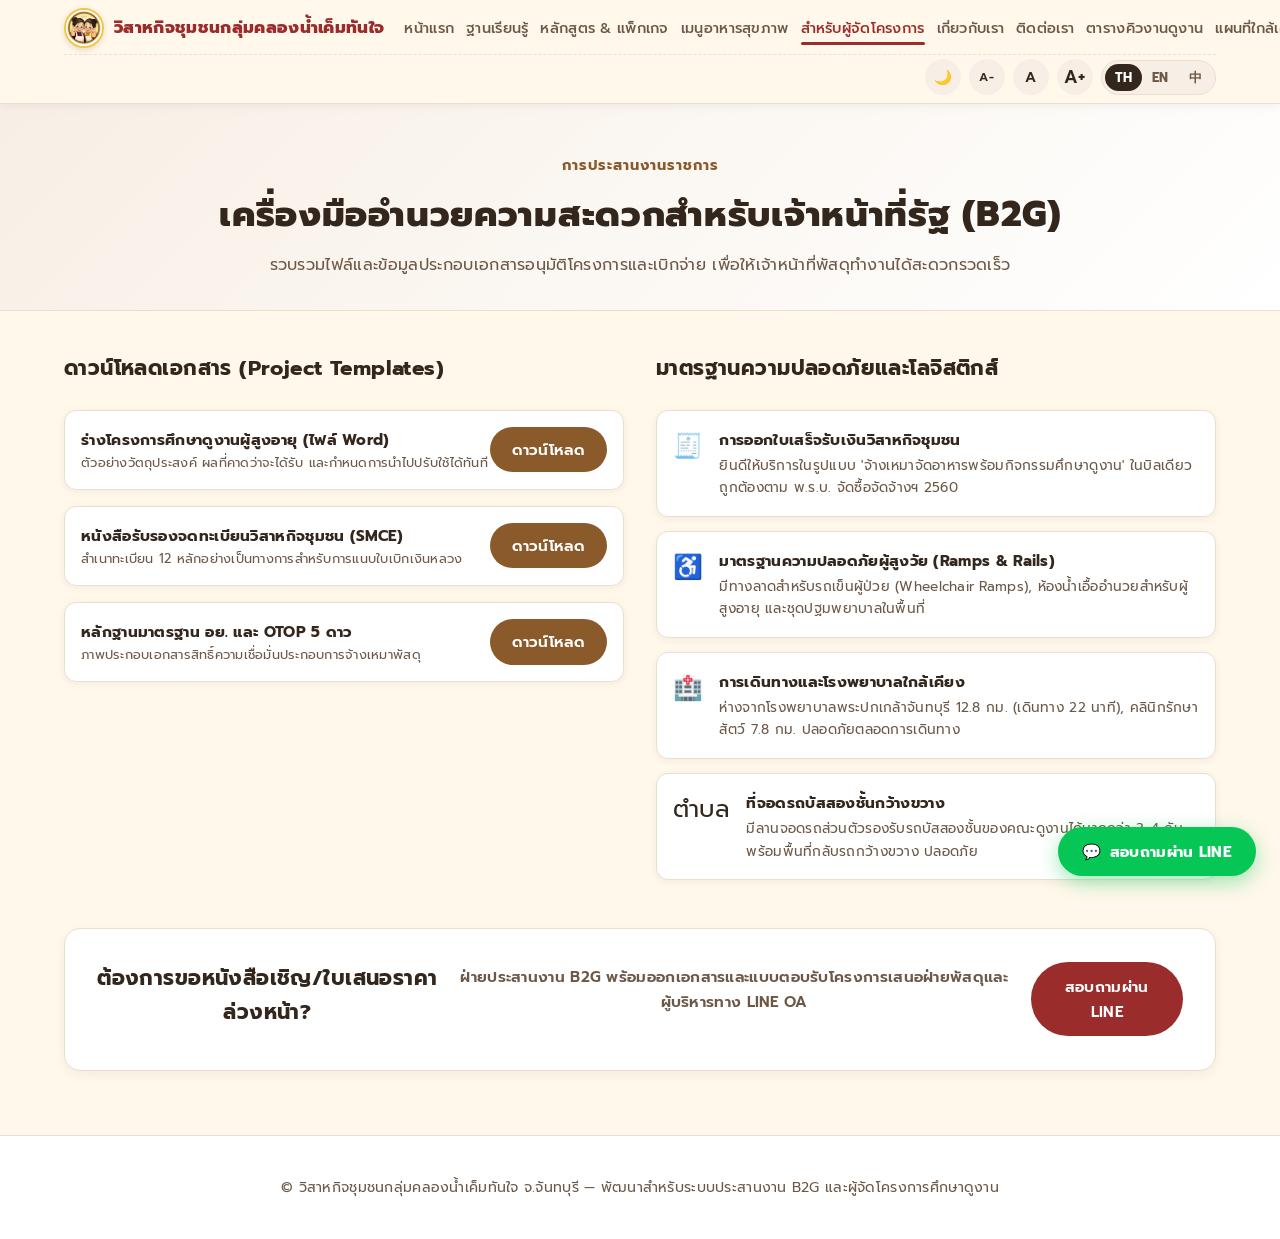
==== coordinator.html @ e4169bf6 "Add files via upload" ====
<!DOCTYPE html>
<html lang="th">
<head>
  <meta charset="UTF-8">
  <meta name="viewport" content="width=device-width, initial-scale=1.0">
  <title>สำหรับผู้จัดโครงการ B2G — คุณยาย² คลองน้ำเค็มทันใจ จ.จันทบุรี</title>
  <meta name="description" content="เครื่องมืออำนวยความสะดวกสำหรับเจ้าหน้าที่รัฐและพัสดุ ดาวน์โหลดเอกสารโครงการศึกษาดูงานผู้สูงอายุ หนังสือรับรองวิสาหกิจชุมชน และมาตรฐานความปลอดภัย B2G">
  
  <!-- Favicon -->
  <link rel="icon" type="image/png" href="assets/logo-icon.png">
  
  <!-- Google Fonts -->
  <link rel="preconnect" href="https://fonts.googleapis.com">
  <link rel="preconnect" href="https://fonts.gstatic.com" crossorigin>
  <link href="https://fonts.googleapis.com/css2?family=Outfit:wght@400;600;700;800&family=Prompt:wght@300;400;500;600;700&family=Sarabun:wght@300;400;500;600&display=swap" rel="stylesheet">
  
  <!-- CSS Link -->
  <link rel="stylesheet" href="style.css">
</head>
<body>

  <!-- HEADER -->
  <header>
    <nav class="wrap">
      <!-- ROW 1: Logo & Nav Links -->
      <div class="nav-row-main">
        <div class="logo">
          <img src="assets/logo-icon.png" alt="คุณยาย² KHUNYAI²" class="logo-img">
          <div>
            <span data-i18n="logo_title">วิสาหกิจชุมชนกลุ่มคลองน้ำเค็มทันใจ</span>
          </div>
        </div>
        
        <ul class="nav-links" id="navLinks">
          <li><a href="index.html#homeTab" data-i18n="nav_home">หน้าแรก</a></li>
          <li><a href="stations.html" data-i18n="nav_stations">ฐานเรียนรู้</a></li>
          <li><a href="index.html#packagesTab" data-i18n="nav_packages">หลักสูตร & แพ็กเกจ</a></li>
          <li><a href="index.html#foodTab" data-i18n="nav_food">เมนูอาหารสุขภาพ</a></li>
          <li><a href="coordinator.html" class="active" data-i18n="nav_coordinator">สำหรับผู้จัดโครงการ</a></li>
          <li><a href="index.html#aboutTab" data-i18n="nav_about">เกี่ยวกับเรา</a></li>
          <li><a href="index.html#contactTab" data-i18n="nav_contact">ติดต่อเรา</a></li>
          <li><a href="schedule.html" data-i18n="queue_eyebrow">ตารางคิวงาน</a></li>
          <li><a href="nearby.html" data-i18n="nav_nearby">แผนที่ใกล้เคียง</a></li>
        </ul>
        
        <!-- Hamburger Menu for Mobile -->
        <button class="menu-toggle" id="menuToggle" aria-label="เปิดเมนูนำทาง">☰</button>
      </div>
      
      <!-- ROW 2: Utilities (Right-aligned on Desktop) -->
      <div class="nav-row-sub">
        <div class="utility-btns">
          <!-- Dark Mode Button -->
          <button class="ut-btn" id="themeToggleBtn" onclick="toggleTheme()" title="สลับโหมด มืด-สว่าง">🌙</button>
          
          <!-- Font Size Controls (A- / A / A+) -->
          <button class="ut-btn" id="fontMinusBtn" title="ลดขนาดอักษร" style="font-size: 0.75rem;">A-</button>
          <button class="ut-btn" id="fontResetBtn" title="ขนาดอักษรปกติ" style="font-size: 0.9rem;">A</button>
          <button class="ut-btn" id="fontPlusBtn" title="เพิ่มขนาดอักษร" style="font-size: 1.1rem;">A+</button>
          
          <!-- Language Selector -->
          <div class="lang-selector">
            <button class="lang-btn active" data-lang="th" onclick="setLanguage('th')">TH</button>
            <button class="lang-btn" data-lang="en" onclick="setLanguage('en')">EN</button>
            <button class="lang-btn" data-lang="zh" onclick="setLanguage('zh')">中</button>
          </div>
        </div>
      </div>
    </nav>
  </header>

  <!-- PAGE HERO BANNER -->
  <section class="sec" style="background: linear-gradient(135deg, var(--bg-soft), var(--bg-surface)); border-bottom: 1px solid var(--border-color); padding: 3rem 0 2rem 0;">
    <div class="wrap">
      <div class="sec-head" style="margin-bottom: 0;">
        <span class="eyebrow" data-i18n="co_eyebrow">การประสานงานราชการ</span>
        <h1 style="font-size: 2.2rem; font-weight: 800; color: var(--color-primary); margin-bottom: 0.5rem;" data-i18n="co_title">เครื่องมืออำนวยความสะดวกสำหรับเจ้าหน้าที่รัฐ (B2G)</h1>
        <p style="color: var(--text-muted); font-size: 1rem; max-width: 800px; margin: 0 auto;" data-i18n="co_desc">รวบรวมไฟล์และข้อมูลประกอบเอกสารอนุมัติโครงการและเบิกจ่าย เพื่อให้เจ้าหน้าที่พัสดุและฝ่ายการเงินทำงานได้สะดวกรวดเร็ว</p>
      </div>
    </div>
  </section>

  <!-- MAIN COORDINATOR CONTENT -->
  <main class="wrap" style="padding-top: 2.5rem; padding-bottom: 4rem;">
    <div class="coordinator-grid">
      <!-- Left: Downloads -->
      <div class="co-section">
        <h3 data-i18n="co_sec1_title">📁 ดาวน์โหลดเอกสาร (Project Templates)</h3>
        <div class="download-list">
          <div class="download-item">
            <div class="download-info">
              <h4 data-i18n="co_d1_title">ร่างโครงการศึกษาดูงานผู้สูงอายุ (ไฟล์ Word)</h4>
              <p data-i18n="co_d1_desc">ตัวอย่างวัตถุประสงค์ ผลที่คาดว่าจะได้รับ และกำหนดการนำไปปรับใช้ได้ทันที</p>
            </div>
            <a href="#" class="btn btn-secondary" onclick="alert('ระบบกำลังจัดเตรียมไฟล์ดาวน์โหลด หรือติดต่อแอดมินทาง LINE OA เพื่อรับไฟล์ต้นฉบับ')" data-i18n="co_btn_dl">ดาวน์โหลด</a>
          </div>
          <div class="download-item">
            <div class="download-info">
              <h4 data-i18n="co_d2_title">หนังสือรับรองจดทะเบียนวิสาหกิจชุมชน (SMCE)</h4>
              <p data-i18n="co_d2_desc">สำเนาทะเบียน 12 หลักอย่างเป็นทางการสำหรับการแนบใบเบิกเงินหลวง</p>
            </div>
            <a href="#" class="btn btn-secondary" onclick="alert('ระบบกำลังจัดเตรียมไฟล์ดาวน์โหลด หรือติดต่อแอดมินทาง LINE OA เพื่อรับไฟล์ต้นฉบับ')" data-i18n="co_btn_dl">ดาวน์โหลด</a>
          </div>
          <div class="download-item">
            <div class="download-info">
              <h4 data-i18n="co_d3_title">หลักฐานมาตรฐาน อย. และ OTOP 5 ดาว</h4>
              <p data-i18n="co_d3_desc">ภาพประกอบเอกสารสิทธิ์ความเชื่อมั่นประกอบการจ้างเหมาพัสดุ</p>
            </div>
            <a href="#" class="btn btn-secondary" onclick="alert('ระบบกำลังจัดเตรียมไฟล์ดาวน์โหลด หรือติดต่อแอดมินทาง LINE OA เพื่อรับไฟล์ต้นฉบับ')" data-i18n="co_btn_dl">ดาวน์โหลด</a>
          </div>
        </div>
      </div>

      <!-- Right: Safety & Logistics -->
      <div class="co-section">
        <h3 data-i18n="co_sec2_title">🛡️ มาตรฐานความปลอดภัยและโลจิสติกส์</h3>
        <div class="compliance-list">
          <div class="compliance-item">
            <div class="compliance-icon">🧾</div>
            <div class="compliance-body">
              <h4 data-i18n="co_c1_title">การออกใบเสร็จรับเงินวิสาหกิจชุมชน</h4>
              <p data-i18n="co_c1_desc">ยินดีให้บริการในรูปแบบ 'จ้างเหมาจัดอาหารพร้อมกิจกรรมศึกษาดูงาน' ในบิลเดียว ถูกต้องตาม พ.ร.บ. จัดซื้อจัดจ้างฯ 2560</p>
            </div>
          </div>
          <div class="compliance-item">
            <div class="compliance-icon">♿</div>
            <div class="compliance-body">
              <h4 data-i18n="co_c2_title">มาตรฐานความปลอดภัยผู้สูงวัย (Ramps & Rails)</h4>
              <p data-i18n="co_c2_desc">มีทางลาดสำหรับรถเข็นผู้ป่วย (Wheelchair Ramps), ห้องน้ำเอื้ออำนวยสำหรับผู้สูงอายุ และชุดปฐมพยาบาลในพื้นที่</p>
            </div>
          </div>
          <div class="compliance-item">
            <div class="compliance-icon">🏥</div>
            <div class="compliance-body">
              <h4 data-i18n="co_c3_title">การเดินทางและโรงพยาบาลใกล้เคียง</h4>
              <p data-i18n="co_c3_desc">ห่างจากโรงพยาบาลพระปกเกล้าจันทบุรี 12.8 กม. (เดินทาง 22 นาที), คลินิกรักษาสัตว์ 7.8 กม. ปลอดภัยตลอดการเดินทาง</p>
            </div>
          </div>
          <div class="compliance-item">
            <div class="compliance-icon">ตำบล</div>
            <div class="compliance-body">
              <h4 data-i18n="co_c4_title">ที่จอดรถบัสสองชั้นกว้างขวาง</h4>
              <p data-i18n="co_c4_desc">มีลานจอดรถส่วนตัวรองรับรถบัสสองชั้นของคณะดูงานได้มากกว่า 3-4 คัน พร้อมพื้นที่กลับรถกว้างขวาง ปลอดภัย</p>
            </div>
          </div>
        </div>
      </div>
    </div>

    <!-- CALLOUT CTA -->
    <div class="rd-callout" style="margin-top: 3rem; background-color: var(--bg-surface); border: 1px solid var(--border-color); border-radius: var(--border-radius); padding: 2rem; text-align: center; box-shadow: 0 4px 12px var(--shadow-color);">
      <h3 style="font-size: 1.3rem; font-weight: 700; color: var(--color-primary); margin-bottom: 0.5rem;">ต้องการขอหนังสือเชิญ/ใบเสนอราคาล่วงหน้า?</h3>
      <p style="color: var(--text-muted); font-size: 0.95rem; margin-bottom: 1.25rem;">ฝ่ายประสานงาน B2G พร้อมออกเอกสารและแบบตอบรับโครงการเสนอฝ่ายพัสดุและผู้บริหารทาง LINE OA</p>
      <a href="https://lin.ee/rGebh2c" target="_blank" class="btn btn-primary" style="display: inline-flex; align-items: center; gap: 8px; padding: 12px 28px;" data-i18n="nav_cta">💬 ขอเอกสาร B2G ผ่าน LINE OA</a>
    </div>
  </main>

  <!-- FOOTER -->
  <footer>
    <div class="wrap">
      <p data-i18n="footer_text">© วิสาหกิจชุมชนกลุ่มคลองน้ำเค็มทันใจ จ.จันทบุรี — พัฒนาสำหรับระบบ B2G และผู้จัดโครงการศึกษาดูงาน</p>
    </div>
  </footer>

  <!-- FLOATING LINE BUTTON -->
  <a href="https://lin.ee/rGebh2c" target="_blank" class="float-line-btn">
    <span>💬</span> <span data-i18n="nav_cta">สอบถามผ่าน LINE</span>
  </a>

  <!-- JavaScript Link -->
  <script src="script.js"></script>

</body>
</html>
---- style.css ----
/* style.css - ธีมสีอัตลักษณ์แบรนด์ "คุณยาย² (KHUNYAI²)" - อบอุ่น เหมือนบ้าน */
:root {
  /* ขนาดตัวอักษรตั้งต้นสำหรับการปรับสเกล (Accessibility Resizer) */
  --base-font-size: 16px;
  
  /* คู่สีอัตลักษณ์แบรนด์ คุณยาย² (Khun Yai² Palette) */
  --bg-primary: #FFF8EB;         /* สีครีมอบอุ่นไข่ไก่ (Vanilla Soft Background) */
  --bg-surface: #FFFFFF;         /* สีขาวสะอาดสำหรับกล่องเนื้อหา */
  --bg-soft: #F7EFE5;            /* สีเบจนุ่มนวลสำหรับบล็อกสลับ */
  --text-primary: #33261D;       /* สีน้ำตาลเข้มเอสเพรสโซ (หัวข้อ & ข้อความหลัก) */
  --text-secondary: #8A5A2B;     /* สีน้ำตาลคาราเมล (ซับไทเทิล & สัญลักษณ์) */
  --text-muted: #6D5847;         /* สีน้ำตาลเทาอ่านสบายตา */
  
  --color-primary: #33261D;      /* สีน้ำตาลเข้มหลัก */
  --color-secondary: #8A5A2B;    /* สีน้ำตาลคาราเมล */
  --color-accent: #9B2C2C;       /* สีแดงอิฐอบอุ่น (สำหรับปุ่ม CTA & ไฮไลต์) */
  --color-accent-hover: #7D2222; /* แดงอิฐเข้ม */
  --color-gold: #F4C542;         /* สีทองมัสตาร์ด (สำหรับป้ายรางวัล & ดาว) */
  --color-success: #2E7D32;      /* สีเขียวคิวว่าง */
  --color-danger: #9B2C2C;       /* สีแดงคิวเต็ม */
  --color-warning: #D97706;      /* สีส้มวันหยุด */
  
  --border-color: #EADECF;       /* สีกระดาษการ์ด/เส้นขอบอบอุ่น */
  --shadow-color: rgba(51, 38, 29, 0.06);
  --shadow-hover: rgba(51, 38, 29, 0.15);
  
  --transition-speed: 0.3s;
  --border-radius: 16px;
}

/* คู่สีโหมดมืด (Dark Theme Colors - Warm Roasted Coffee) */
body.dark-theme {
  --bg-primary: #1C1510;         /* กาแฟคั่วเข้ม */
  --bg-surface: #281F18;         /* น้ำตาลโกโก้เข้ม */
  --bg-soft: #352920;            /* น้ำตาลอุ่นนุ่ม */
  --text-primary: #FFF5E6;       /* สีครีมสว่างพิเศษ */
  --text-secondary: #E5B887;     /* สีน้ำตาลทองสว่าง */
  --text-muted: #C5B09E;         /* สีเบจเทาสว่าง */
  
  --color-primary: #E5B887;      /* สีน้ำตาลทองสว่างสำหรับหัวข้อ */
  --color-secondary: #D4A26A;    /* สีคาราเมลสว่าง */
  --color-accent: #E55353;       /* สีแดงส้มสว่าง */
  --color-accent-hover: #FF6B6B;
  --color-gold: #F4C542;
  --color-success: #81C784;
  --color-danger: #E57373;
  --color-warning: #FFB74D;
  
  --border-color: #423429;       /* เส้นขอบโหมดมืด */
  --shadow-color: rgba(0, 0, 0, 0.25);
  --shadow-hover: rgba(0, 0, 0, 0.45);
}

/* RESET */
* {
  box-sizing: border-box;
  margin: 0;
  padding: 0;
  font-family: 'Prompt', 'Noto Sans Thai', sans-serif;
  letter-spacing: 0.02em; /* ป้องกันฟอนต์เบียด */
}

html {
  scroll-behavior: smooth;
}

body {
  font-size: var(--base-font-size);
  color: var(--text-primary);
  background-color: var(--bg-primary);
  line-height: 1.65; /* เพิ่มความสูงบรรทัดเล็กน้อยให้อ่านง่าย */
  transition: background-color var(--transition-speed), color var(--transition-speed);
}

a {
  text-decoration: none;
  color: inherit;
  transition: color var(--transition-speed);
}

img {
  max-width: 100%;
  display: block;
  border-radius: calc(var(--border-radius) - 4px);
}

/* UTILITY CLASSES */
.wrap {
  max-width: 1200px;
  margin: 0 auto;
  padding: 0 24px;
}

.sec {
  padding: 4.5rem 0;
}

.sec-soft {
  background-color: var(--bg-soft);
}

.sec-head {
  text-align: center;
  margin-bottom: 3.5rem;
}

.sec-head .eyebrow {
  color: var(--color-secondary);
  font-size: 0.9rem;
  font-weight: 700;
  letter-spacing: 1px;
  text-transform: uppercase;
  margin-bottom: 0.5rem;
  display: inline-block;
}

.sec-head h2 {
  font-size: 2.2rem;
  font-weight: 700;
  color: var(--text-primary);
  line-height: 1.3;
}

.sec-head p {
  color: var(--text-muted);
  font-size: 1.05rem;
  margin-top: 0.8rem;
  max-width: 680px;
  margin-left: auto;
  margin-right: auto;
}

@media (min-width: 768px) {
  .sec-head p {
    max-width: 1000px;
    white-space: nowrap;
  }
}

/* BUTTONS */
.btn {
  display: inline-flex;
  align-items: center;
  justify-content: center;
  gap: 8px;
  padding: 10px 22px;
  border-radius: 999px;
  font-weight: 600;
  font-size: 0.95rem;
  cursor: pointer;
  border: none;
  transition: all var(--transition-speed) ease;
}

.btn-primary {
  background-color: var(--color-accent);
  color: #FFFFFF;
}

.btn-primary:hover {
  background-color: var(--color-accent-hover);
  transform: translateY(-2px);
  box-shadow: 0 4px 12px rgba(217, 107, 67, 0.25);
}

.btn-secondary {
  background-color: var(--color-secondary);
  color: #FFFFFF;
}

.btn-secondary:hover {
  opacity: 0.9;
  transform: translateY(-2px);
}

.btn-outline {
  border: 1.8px solid var(--text-primary);
  background: transparent;
  color: var(--text-primary);
}

.btn-outline:hover {
  background-color: var(--text-primary);
  color: var(--bg-surface);
}

/* HEADER & NAVIGATION */
header {
  position: sticky;
  top: 0;
  height: auto;
  padding: 8px 0;
  display: flex;
  flex-direction: column;
  background-color: rgba(255, 248, 235, 0.92);
  backdrop-filter: blur(12px);
  -webkit-backdrop-filter: blur(12px);
  box-shadow: 0 2px 10px var(--shadow-color);
  z-index: 1000;
  border-bottom: 1px solid var(--border-color);
  transition: background-color var(--transition-speed), border-color var(--transition-speed);
}

body.dark-theme header {
  background-color: rgba(40, 31, 24, 0.92);
}

nav.wrap {
  display: flex;
  flex-direction: column;
  gap: 6px;
  padding: 0 1.5rem;
  width: 100%;
}

.nav-row-main {
  display: flex;
  align-items: center;
  justify-content: space-between;
  width: 100%;
  gap: 20px;
}

.nav-row-sub {
  display: flex;
  align-items: center;
  justify-content: flex-end; /* Right-aligned on desktop as requested */
  width: 100%;
  border-top: 1px dashed var(--border-color);
  padding-top: 4px;
}

.logo {
  font-weight: 800;
  font-size: 1.05rem;
  color: var(--color-primary);
  display: flex;
  align-items: center;
  gap: 10px;
  line-height: 1.2;
  white-space: nowrap;
  flex-shrink: 0;
}

.logo-img {
  height: 40px;
  width: auto;
  border-radius: 50%;
  object-fit: cover;
  border: 2px solid var(--color-gold);
  box-shadow: 0 2px 6px rgba(51, 38, 29, 0.15);
  transition: transform var(--transition-speed);
}

.logo-img-secondary {
  height: 54px;
  width: auto;
  object-fit: contain;
  filter: drop-shadow(0 2px 4px rgba(51, 38, 29, 0.12));
  transition: transform var(--transition-speed);
}

.logo:hover .logo-img,
.logo:hover .logo-img-secondary {
  transform: scale(1.05);
}

.logo span {
  color: var(--color-accent);
}

.nav-controls {
  display: flex;
  align-items: center;
  gap: 12px;
  flex-shrink: 0;
}

.nav-links {
  display: flex;
  gap: 12px;
  list-style: none;
  flex-wrap: nowrap;
}

.nav-links a {
  font-size: 0.9rem;
  font-weight: 500;
  color: var(--text-muted);
  padding: 6px 0;
  position: relative;
  white-space: nowrap;
}

.nav-links a:hover, .nav-links a.active {
  color: var(--color-accent);
}

.nav-links a.active::after {
  content: '';
  position: absolute;
  bottom: 0;
  left: 0;
  width: 100%;
  height: 3px;
  background-color: var(--color-accent);
  border-radius: 99px;
}

/* UTILITY CONTROLS IN HEADER */
.utility-btns {
  display: flex;
  align-items: center;
  gap: 8px;
}

.ut-btn {
  background: var(--bg-soft);
  border: none;
  width: 36px;
  height: 36px;
  border-radius: 50%;
  display: flex;
  align-items: center;
  justify-content: center;
  cursor: pointer;
  color: var(--text-primary);
  font-size: 0.9rem;
  font-weight: 600;
  transition: background var(--transition-speed), transform 0.1s;
}

.ut-btn:hover {
  background: var(--border-color);
  transform: scale(1.05);
}

.lang-selector {
  display: flex;
  background: var(--bg-soft);
  border-radius: 999px;
  padding: 3px;
  border: 1px solid var(--border-color);
}

.lang-btn {
  background: transparent;
  border: none;
  padding: 4px 10px;
  font-size: 0.8rem;
  font-weight: 700;
  border-radius: 999px;
  cursor: pointer;
  color: var(--text-muted);
  transition: all var(--transition-speed);
}

.lang-btn.active {
  background-color: var(--color-primary);
  color: #FFFFFF;
}

/* MOBILE MENU BUTTON */
.menu-toggle {
  display: none;
  background: none;
  border: none;
  font-size: 1.5rem;
  cursor: pointer;
  color: var(--text-primary);
}

/* HERO SLIDESHOW SECTION */
.hero-slideshow {
  position: relative;
  height: 540px;
  overflow: hidden;
  background-color: #0c1218;
}

.slides {
  width: 100%;
  height: 100%;
  position: relative;
}

.slide {
  position: absolute;
  inset: 0;
  opacity: 0;
  transition: opacity 0.8s ease-in-out;
  z-index: 1;
}

.slide.active {
  opacity: 1;
  z-index: 2;
}

.slide img {
  width: 100%;
  height: 100%;
  object-fit: cover;
  border-radius: 0;
}

.slide .ph {
  width: 100%;
  height: 100%;
  display: flex;
  align-items: center;
  justify-content: center;
  color: rgba(255, 255, 255, 0.8);
  font-size: 1.1rem;
}

.hero-scrim {
  position: absolute;
  inset: 0;
  background: linear-gradient(to top, rgba(18, 24, 32, 0.92) 0%, rgba(18, 24, 32, 0.4) 50%, rgba(18, 24, 32, 0.1) 100%);
  z-index: 3;
}

.hero-overlay {
  position: absolute;
  left: 0;
  bottom: 0;
  width: 100%;
  z-index: 4;
  padding: 4rem 0;
  color: #FFFFFF;
}

.hero-content {
  max-width: 1000px;
  margin: 0 auto;
  text-align: center;
  display: flex;
  flex-direction: column;
  align-items: center;
  justify-content: center;
}

.hero-logo-main {
  width: 190px;
  height: 190px;
  margin: 0 auto 1.5rem;
  border-radius: 50%;
  border: 4px solid var(--color-gold);
  box-shadow: 0 4px 20px rgba(0, 0, 0, 0.4);
  display: block;
  background-color: #FFF8EB;
  object-fit: cover;
  animation: pulseLogo 3s infinite ease-in-out;
}

@keyframes pulseLogo {
  0% {
    transform: scale(1);
    box-shadow: 0 4px 15px rgba(244, 197, 66, 0.4);
  }
  50% {
    transform: scale(1.04);
    box-shadow: 0 4px 25px rgba(244, 197, 66, 0.7);
  }
  100% {
    transform: scale(1);
    box-shadow: 0 4px 15px rgba(244, 197, 66, 0.4);
  }
}

.badge-row {
  display: flex;
  gap: 8px;
  flex-wrap: wrap;
  margin-bottom: 1.2rem;
  justify-content: center;
}

.badge-pill {
  background-color: var(--color-accent);
  color: #FFFFFF;
  font-size: 0.75rem;
  font-weight: 700;
  padding: 4px 12px;
  border-radius: 999px;
  letter-spacing: 0.5px;
}

.badge-pill.outline {
  background-color: rgba(255, 255, 255, 0.15);
  border: 1px solid rgba(255, 255, 255, 0.3);
}

.hero-content h1 {
  font-size: clamp(1.5rem, 3.5vw, 2.5rem);
  font-weight: 700;
  line-height: 1.3;
  margin-bottom: 1rem;
  color: #FFFFFF;
}

@media (min-width: 768px) {
  .hero-content h1 {
    white-space: nowrap;
  }
}

.hero-content h1 em {
  font-style: normal;
  color: var(--color-accent);
}

.hero-content p {
  color: rgba(255, 255, 255, 0.88);
  font-size: 1.1rem;
  margin: 0 auto 1.8rem;
  max-width: 600px;
}

.hero-actions {
  display: flex;
  gap: 12px;
  flex-wrap: wrap;
}

.hero-btn-primary {
  background-color: var(--color-accent);
  color: #FFFFFF;
}

.hero-btn-outline {
  border: 1.8px solid #FFFFFF;
  color: #FFFFFF;
  background: transparent;
}

.hero-btn-outline:hover {
  background-color: #FFFFFF;
  color: #121820;
}

/* TABBED SYSTEM MAIN CONTAINER */
.tab-nav-container {
  border-bottom: 1px solid var(--border-color);
  background-color: var(--bg-surface);
  position: sticky;
  top: 80px; /* right below header */
  z-index: 90;
  transition: background-color var(--transition-speed);
}

.tab-nav-row {
  display: flex;
  overflow-x: auto;
  scrollbar-width: none; /* Hide standard Firefox scrollbar */
  gap: 8px;
  padding: 10px 0;
}

.tab-nav-row::-webkit-scrollbar {
  display: none; /* Hide Chrome scrollbar */
}

.tab-trigger {
  background: transparent;
  border: none;
  padding: 10px 18px;
  font-size: 0.95rem;
  font-weight: 600;
  border-radius: 8px;
  cursor: pointer;
  white-space: nowrap;
  color: var(--text-muted);
  transition: all var(--transition-speed);
}

.tab-trigger:hover {
  color: var(--text-primary);
  background-color: var(--bg-soft);
}

.tab-trigger.active {
  color: var(--color-accent);
  background-color: var(--bg-soft);
}

/* TAB PANELS */
.tab-panel {
  display: none;
}

@keyframes tabFadeIn {
  from { opacity: 0; transform: translateY(12px); }
  to { opacity: 1; transform: translateY(0); }
}

.tab-panel.active {
  display: block;
  animation: tabFadeIn 0.4s ease-out forwards;
}

/* SECTION SPECIFICS - HOMEPAGE SUMMARY BLOCK */
.summary-grid {
  display: grid;
  grid-template-columns: repeat(3, 1fr);
  gap: 24px;
}

.summary-card {
  background-color: var(--bg-surface);
  border: 1px solid var(--border-color);
  border-radius: var(--border-radius);
  padding: 2rem;
  box-shadow: 0 4px 12px var(--shadow-color);
  transition: all var(--transition-speed);
}

.summary-card:hover {
  transform: translateY(-5px);
  box-shadow: 0 8px 24px var(--shadow-hover);
  border-color: var(--color-secondary);
}

.summary-card .icon-box {
  width: 52px;
  height: 52px;
  border-radius: 12px;
  background-color: var(--bg-soft);
  display: flex;
  align-items: center;
  justify-content: center;
  font-size: 1.6rem;
  margin-bottom: 1.5rem;
}

.summary-card h3 {
  font-size: 1.25rem;
  font-weight: 700;
  margin-bottom: 0.8rem;
  color: var(--text-primary);
}

.summary-card p {
  font-size: 0.95rem;
  color: var(--text-muted);
  line-height: 1.6;
}

/* KEY TRUST SIGNAL STATS */
.stats-row {
  display: grid;
  grid-template-columns: repeat(4, 1fr);
  gap: 20px;
  margin-top: 4rem;
  text-align: center;
}

.stat-box {
  border-right: 1px solid var(--border-color);
}

.stat-box:last-child {
  border: none;
}

.stat-number {
  font-size: 2.5rem;
  font-weight: 700;
  color: var(--color-accent);
  line-height: 1.1;
  margin-bottom: 0.4rem;
}

.stat-label {
  font-size: 0.88rem;
  font-weight: 600;
  color: var(--text-muted);
}

/* SPLIT CALENDAR & SCHEDULE SECTION */
.schedule-container {
  display: grid;
  grid-template-columns: 420px 1fr;
  gap: 32px;
  background-color: var(--bg-surface);
  border: 1px solid var(--border-color);
  border-radius: var(--border-radius);
  padding: 24px;
  box-shadow: 0 4px 16px var(--shadow-color);
}

/* CALENDAR WIDGET */
.calendar-widget {
  background-color: var(--bg-soft);
  border-radius: 12px;
  padding: 20px;
}

.calendar-header {
  display: flex;
  justify-content: space-between;
  align-items: center;
  margin-bottom: 15px;
  font-weight: 700;
}

.calendar-grid {
  display: grid;
  grid-template-columns: repeat(7, 1fr);
  gap: 6px;
  text-align: center;
}

.cal-day-name {
  font-size: 0.75rem;
  font-weight: 700;
  color: var(--text-muted);
  padding-bottom: 5px;
}

.cal-cell {
  aspect-ratio: 1;
  display: flex;
  align-items: center;
  justify-content: center;
  font-size: 0.85rem;
  font-weight: 600;
  border-radius: 8px;
  background-color: var(--bg-surface);
  transition: all 0.2s;
}

.cal-cell.empty {
  background: transparent;
}

.cal-cell.status-open {
  background-color: var(--color-success);
  color: #FFFFFF;
  box-shadow: 0 2px 6px rgba(46, 125, 50, 0.2);
}

.cal-cell.status-full {
  background-color: var(--color-danger);
  color: #FFFFFF;
  box-shadow: 0 2px 6px rgba(211, 47, 47, 0.2);
}

.cal-cell.status-holiday {
  background-color: var(--color-warning);
  color: #FFFFFF;
  box-shadow: 0 2px 6px rgba(237, 108, 2, 0.2);
}

.calendar-legend {
  display: flex;
  gap: 12px;
  justify-content: center;
  margin-top: 20px;
  font-size: 0.75rem;
  font-weight: 600;
}

.leg-item {
  display: flex;
  align-items: center;
  gap: 4px;
}

.leg-dot {
  width: 10px;
  height: 10px;
  border-radius: 50%;
}

.leg-dot.open { background-color: var(--color-success); }
.leg-dot.full { background-color: var(--color-danger); }
.leg-dot.holiday { background-color: var(--color-warning); }

/* DAILY STATUS SUMMARY OVERVIEW BOX UNDER CALENDAR */
.calendar-summary-box {
  margin-top: 1.2rem;
  padding-top: 1rem;
  border-top: 1px dashed var(--border-color);
}

.calendar-summary-box .sum-title {
  font-size: 0.88rem;
  font-weight: 700;
  color: var(--color-primary);
  margin-bottom: 0.75rem;
  text-align: center;
}

.sum-stats-grid {
  display: grid;
  grid-template-columns: repeat(3, 1fr);
  gap: 8px;
}

.sum-stat-card {
  display: flex;
  flex-direction: column;
  align-items: center;
  justify-content: center;
  padding: 8px 4px;
  border-radius: 8px;
  background-color: var(--bg-soft);
  border: 1px solid var(--border-color);
  text-align: center;
  transition: transform var(--transition-speed);
}

.sum-stat-card:hover {
  transform: translateY(-2px);
}

.sum-stat-card .num {
  font-size: 1.15rem;
  font-weight: 800;
  line-height: 1.2;
}

.sum-stat-card .lbl {
  font-size: 0.72rem;
  color: var(--text-muted);
  margin-top: 2px;
  white-space: nowrap;
}

.sum-stat-card.open { border-color: rgba(46, 125, 50, 0.3); }
.sum-stat-card.open .num { color: var(--color-success); }

.sum-stat-card.full { border-color: rgba(211, 47, 47, 0.3); }
.sum-stat-card.full .num { color: var(--color-danger); }

.sum-stat-card.holiday { border-color: rgba(237, 108, 2, 0.3); }
.sum-stat-card.holiday .num { color: var(--color-warning); }

/* SCHEDULE TABLE */
.schedule-table-wrap {
  overflow-x: auto;
}

.queue-table {
  width: 100%;
  border-collapse: collapse;
  text-align: left;
}

.queue-table th {
  padding: 12px 16px;
  font-weight: 700;
  font-size: 0.85rem;
  color: var(--text-muted);
  border-bottom: 2px solid var(--border-color);
}

.queue-table td {
  padding: 16px;
  font-size: 0.95rem;
  border-bottom: 1px solid var(--border-color);
}

.status-badge {
  display: inline-block;
  font-size: 0.75rem;
  font-weight: 700;
  padding: 4px 10px;
  border-radius: 99px;
  text-align: center;
}

.status-badge.open {
  background-color: rgba(46, 125, 50, 0.12);
  color: var(--color-success);
}

.status-badge.full {
  background-color: rgba(211, 47, 47, 0.12);
  color: var(--color-danger);
}

.status-badge.holiday {
  background-color: rgba(237, 108, 2, 0.12);
  color: var(--color-warning);
}

/* STATIONS SECTION (Grid & Cards) */
.stations-grid {
  display: grid;
  grid-template-columns: repeat(3, 1fr);
  gap: 24px;
}

.station-card {
  background-color: var(--bg-surface);
  border: 1px solid var(--border-color);
  border-radius: var(--border-radius);
  padding: 1.8rem;
  box-shadow: 0 4px 12px var(--shadow-color);
  display: flex;
  flex-direction: column;
}

.station-card h3 {
  font-size: 1.15rem;
  font-weight: 700;
  margin-bottom: 1rem;
  color: var(--color-secondary);
  border-bottom: 1px solid var(--border-color);
  padding-bottom: 0.5rem;
}

.station-card ul {
  list-style: none;
}

.station-card li {
  font-size: 0.9rem;
  color: var(--text-muted);
  padding: 5px 0;
  padding-left: 18px;
  position: relative;
}

.station-card li::before {
  content: '•';
  color: var(--color-accent);
  position: absolute;
  left: 0;
  font-weight: 900;
}

.rd-callout {
  margin-top: 3rem;
  background-color: var(--bg-soft);
  border-left: 4px solid var(--color-accent);
  padding: 1.25rem 2rem;
  border-radius: 0 var(--border-radius) var(--border-radius) 0;
  display: flex;
  align-items: center;
  justify-content: space-between;
  gap: 20px;
}

.rd-callout p {
  font-size: 0.95rem;
  font-weight: 600;
}

/* PACKAGES & CURRICULUM SECTION */
.packages-grid {
  display: grid;
  grid-template-columns: repeat(3, 1fr);
  gap: 24px;
}

.package-card {
  background-color: var(--bg-surface);
  border: 1px solid var(--border-color);
  border-radius: var(--border-radius);
  padding: 2.2rem 1.8rem;
  box-shadow: 0 4px 16px var(--shadow-color);
  text-align: center;
  display: flex;
  flex-direction: column;
  position: relative;
}

.package-card.highlight {
  border-color: var(--color-accent);
  box-shadow: 0 8px 24px rgba(217, 107, 67, 0.12);
}

.package-card.highlight::before {
  content: 'ยอดนิยม';
  position: absolute;
  top: -12px;
  left: 50%;
  transform: translateX(-50%);
  background-color: var(--color-accent);
  color: #FFFFFF;
  font-size: 0.7rem;
  font-weight: 700;
  padding: 3px 12px;
  border-radius: 99px;
  letter-spacing: 0.5px;
}

.package-card .size-tag {
  font-size: 0.8rem;
  font-weight: 700;
  text-transform: uppercase;
  color: var(--color-secondary);
  letter-spacing: 0.5px;
}

.package-card h3 {
  font-size: 1.4rem;
  font-weight: 700;
  margin: 0.5rem 0 1rem;
}

.package-card .desc {
  font-size: 0.88rem;
  color: var(--text-muted);
  margin-bottom: 1.5rem;
}

.package-card .price-row {
  margin: 1.5rem 0;
  background-color: var(--bg-soft);
  padding: 10px;
  border-radius: 8px;
}

.package-card .price-val {
  font-size: 1.3rem;
  font-weight: 700;
  color: var(--color-accent);
}

.package-card .price-lbl {
  font-size: 0.75rem;
  color: var(--text-muted);
  font-weight: 600;
}

.package-card ul {
  list-style: none;
  text-align: left;
  margin-bottom: 2rem;
}

.package-card li {
  font-size: 0.88rem;
  color: var(--text-muted);
  padding: 6px 0 6px 20px;
  position: relative;
}

.package-card li::before {
  content: '✓';
  color: var(--color-success);
  position: absolute;
  left: 0;
  font-weight: 700;
}

/* CURRICULUM HIGHLIGHTS */
.curr-divider {
  margin: 4rem 0 2rem;
  text-align: center;
  font-size: 1.1rem;
  font-weight: 700;
  color: var(--text-muted);
  position: relative;
}

.curr-divider::before, .curr-divider::after {
  content: '';
  position: absolute;
  top: 50%;
  width: 38%;
  height: 1px;
  background-color: var(--border-color);
}

.curr-divider::before { left: 0; }
.curr-divider::after { right: 0; }

.curriculum-showcase {
  display: grid;
  grid-template-columns: 1fr 1fr;
  gap: 24px;
}

.curr-box {
  background-color: var(--bg-surface);
  border: 1px solid var(--border-color);
  border-radius: var(--border-radius);
  padding: 24px;
  box-shadow: 0 4px 12px var(--shadow-color);
  display: flex;
  gap: 16px;
}

.curr-box .icon {
  font-size: 2rem;
}

.curr-box h4 {
  font-size: 1.1rem;
  font-weight: 700;
  margin-bottom: 0.5rem;
  color: var(--color-primary);
}

.curr-box p {
  font-size: 0.9rem;
  color: var(--text-muted);
}

.curr-list {
  list-style: none;
  padding: 0;
  margin-top: 0.5rem;
}

.curr-list li {
  font-size: 0.88rem;
  color: var(--text-muted);
  padding: 4px 0 4px 18px;
  position: relative;
  line-height: 1.5;
}

.curr-list li::before {
  content: '•';
  color: var(--color-accent);
  position: absolute;
  left: 0;
  font-weight: 900;
  font-size: 1.1rem;
}

/* HEALTHY FOOD SECTION */
.food-tabs-container {
  display: flex;
  justify-content: center;
  gap: 12px;
  margin-bottom: 2.5rem;
}

.food-tab-btn {
  background: var(--bg-surface);
  border: 1px solid var(--border-color);
  padding: 8px 18px;
  font-size: 0.88rem;
  font-weight: 600;
  border-radius: 99px;
  cursor: pointer;
  color: var(--text-muted);
  transition: all var(--transition-speed);
}

.food-tab-btn.active {
  background-color: var(--color-primary);
  color: #FFFFFF;
  border-color: var(--color-primary);
}

.food-grid {
  display: grid;
  grid-template-columns: repeat(3, 1fr);
  gap: 20px;
}

.food-card {
  background-color: var(--bg-surface);
  border: 1px solid var(--border-color);
  border-radius: var(--border-radius);
  overflow: hidden;
  box-shadow: 0 4px 12px var(--shadow-color);
  transition: all var(--transition-speed);
}

.food-card:hover {
  transform: translateY(-3px);
  box-shadow: 0 8px 20px var(--shadow-hover);
}

.food-img-wrap {
  width: 100%;
  aspect-ratio: 4/3;
  overflow: hidden;
  position: relative;
  background-color: var(--bg-soft);
}

.food-card img {
  width: 100%;
  height: 100%;
  object-fit: cover;
  border-radius: 0;
  transition: transform 0.5s;
}

.food-card:hover img {
  transform: scale(1.05);
}

.food-info {
  padding: 1.25rem;
}

.food-info .cat {
  font-size: 0.72rem;
  font-weight: 700;
  text-transform: uppercase;
  color: var(--color-secondary);
}

.food-info h4 {
  font-size: 1.05rem;
  font-weight: 700;
  margin: 0.3rem 0;
  color: var(--text-primary);
}

.food-info p {
  font-size: 0.85rem;
  color: var(--text-muted);
}

/* COORDINATOR CORNER SECTION */
.coordinator-grid {
  display: grid;
  grid-template-columns: 1fr 1fr;
  gap: 32px;
}

.co-section h3 {
  font-size: 1.3rem;
  font-weight: 700;
  margin-bottom: 1.5rem;
  display: flex;
  align-items: center;
  gap: 8px;
  color: var(--color-primary);
}

.download-list {
  display: flex;
  flex-direction: column;
  gap: 16px;
}

.download-item {
  background-color: var(--bg-surface);
  border: 1px solid var(--border-color);
  border-radius: 12px;
  padding: 16px;
  display: flex;
  align-items: center;
  justify-content: space-between;
  box-shadow: 0 2px 8px var(--shadow-color);
}

.download-info h4 {
  font-size: 0.95rem;
  font-weight: 700;
}

.download-info p {
  font-size: 0.8rem;
  color: var(--text-muted);
}

.compliance-list {
  display: flex;
  flex-direction: column;
  gap: 14px;
}

.compliance-item {
  background-color: var(--bg-surface);
  border: 1px solid var(--border-color);
  border-radius: 12px;
  padding: 16px;
  display: flex;
  gap: 16px;
  box-shadow: 0 2px 8px var(--shadow-color);
}

.compliance-icon {
  font-size: 1.5rem;
}

.compliance-body h4 {
  font-size: 0.95rem;
  font-weight: 700;
  margin-bottom: 0.2rem;
}

.compliance-body p {
  font-size: 0.85rem;
  color: var(--text-muted);
}

/* ABOUT US SECTION */
.about-split {
  display: grid;
  grid-template-columns: 1.1fr 0.9fr;
  gap: 40px;
  align-items: center;
}

.about-text h3 {
  font-size: 1.6rem;
  font-weight: 700;
  color: var(--color-primary);
  margin-bottom: 1rem;
}

.about-text p {
  font-size: 0.98rem;
  color: var(--text-muted);
  margin-bottom: 1.2rem;
}

.about-photo-frame {
  position: relative;
}

.about-photo-frame img {
  box-shadow: 0 8px 24px var(--shadow-hover);
}

/* CONTACT SECTION */
.contact-grid {
  display: grid;
  grid-template-columns: 1fr 1fr;
  gap: 32px;
}

.contact-card {
  background-color: var(--bg-surface);
  border: 1px solid var(--border-color);
  border-radius: var(--border-radius);
  padding: 2.2rem;
  box-shadow: 0 4px 16px var(--shadow-color);
  display: flex;
  flex-direction: column;
  gap: 20px;
}

.contact-card h3 {
  font-size: 1.3rem;
  font-weight: 700;
}

.contact-detail {
  display: flex;
  gap: 16px;
  align-items: flex-start;
}

.contact-detail .icon {
  font-size: 1.4rem;
  color: var(--color-accent);
}

.contact-detail h4 {
  font-size: 0.95rem;
  font-weight: 700;
  margin-bottom: 0.2rem;
}

.contact-detail p {
  font-size: 0.88rem;
  color: var(--text-muted);
}

.contact-qr {
  text-align: center;
  background-color: var(--bg-soft);
  border-radius: 12px;
  padding: 20px;
}

.contact-qr img {
  width: 140px;
  height: 140px;
  margin: 0 auto 10px;
}

.contact-qr p {
  font-size: 0.8rem;
  font-weight: 700;
  color: var(--text-muted);
}

/* FLOATING LINE BUTTON & FOOTER */
.float-line-btn {
  position: fixed;
  bottom: 24px;
  right: 24px;
  background-color: #06C755; /* LINE brand color */
  color: #FFFFFF;
  padding: 12px 24px;
  border-radius: 999px;
  font-weight: 700;
  font-size: 0.95rem;
  box-shadow: 0 6px 20px rgba(6, 199, 85, 0.4);
  z-index: 500;
  display: flex;
  align-items: center;
  gap: 8px;
  transition: all var(--transition-speed);
}

.float-line-btn:hover {
  transform: translateY(-3px);
  box-shadow: 0 8px 24px rgba(6, 199, 85, 0.5);
}

footer {
  background-color: var(--bg-surface);
  border-top: 1px solid var(--border-color);
  padding: 2.5rem 0;
  text-align: center;
  font-size: 0.88rem;
  color: var(--text-muted);
  transition: background-color var(--transition-speed);
}

.footer-counter {
  margin-top: 10px;
  font-size: 0.78rem;
  font-weight: 600;
  background-color: var(--bg-soft);
  display: inline-block;
  padding: 4px 12px;
  border-radius: 99px;
}

/* LIGHTBOX SLIDER (PORTFOLIO GALLERY POPUP) */
.lightbox {
  position: fixed;
  inset: 0;
  background-color: rgba(18, 24, 32, 0.95);
  z-index: 2000;
  display: none;
  align-items: center;
  justify-content: center;
}

.lightbox.active {
  display: flex;
}

.lightbox-content {
  max-width: 90%;
  max-height: 80%;
  position: relative;
}

.lightbox-content img {
  max-width: 100%;
  max-height: 80vh;
  object-fit: contain;
  border-radius: 8px;
}

.lightbox-btn {
  position: absolute;
  top: 50%;
  transform: translateY(-50%);
  background-color: rgba(255, 255, 255, 0.15);
  border: none;
  width: 48px;
  height: 48px;
  border-radius: 50%;
  color: #FFFFFF;
  font-size: 1.5rem;
  display: flex;
  align-items: center;
  justify-content: center;
  cursor: pointer;
  transition: background 0.2s;
}

.lightbox-btn:hover {
  background-color: rgba(255, 255, 255, 0.3);
}

.lightbox-prev { left: -60px; }
.lightbox-next { right: -60px; }

.lightbox-close {
  position: absolute;
  top: -40px;
  right: 0;
  background: none;
  border: none;
  color: #FFFFFF;
  font-size: 2rem;
  cursor: pointer;
}

/* RESPONSIVE DESIGN BREAKPOINTS */
@media (max-width: 1024px) {
  .logo {
    font-size: 0.92rem;
    white-space: normal;
    line-height: 1.35;
  }
  
  .menu-toggle {
    display: block; /* Show hamburger on tablet/mobile */
  }
  
  .nav-links {
    display: none; /* Collapsed by default */
    flex-direction: column;
    width: 100%;
    gap: 10px;
    padding: 10px 0;
    text-align: center;
    border-top: 1px solid var(--border-color);
    margin-top: 6px;
  }
  
  .nav-links.active {
    display: flex; /* Toggle via JS */
  }
  
  .nav-links a {
    display: block;
    width: 100%;
    padding: 6px 0;
  }
  
  .nav-links a.active::after {
    display: none; /* Hide desktop bottom bar indicator */
  }
  
  .nav-row-sub {
    justify-content: center; /* Center utilities on mobile */
  }
  
  .schedule-container {
    grid-template-columns: 1fr;
  }
  
  .summary-grid, .stations-grid, .packages-grid, .food-grid {
    grid-template-columns: repeat(2, 1fr);
  }
}

@media (max-width: 768px) {
  .hero-slideshow {
    height: 460px;
  }
  
  .hero-content h1 {
    font-size: 2rem;
  }
  
  .summary-grid, .stations-grid, .packages-grid, .food-grid, .coordinator-grid, .about-split, .contact-grid, .curriculum-showcase {
    grid-template-columns: 1fr;
  }
  
  .stats-row {
    grid-template-columns: repeat(2, 1fr);
    gap: 24px;
  }
  
  .stat-box {
    border: none;
  }
  
  .lightbox-prev { left: 10px; }
  .lightbox-next { right: 10px; }
}

/* BRAND VIDEO SECTION STYLING */
.brand-video-section {
  max-width: 800px;
  margin: 2rem auto;
  text-align: center;
  padding: 0 1.5rem;
}

.video-card {
  border-radius: var(--border-radius);
  overflow: hidden;
  box-shadow: 0 8px 30px rgba(51, 38, 29, 0.15);
  border: 1px solid var(--border-color);
  background-color: #000000;
  line-height: 0;
}

.community-video {
  width: 100%;
  max-height: 480px;
  display: block;
  object-fit: contain;
}

.video-caption {
  margin-top: 1rem;
  font-size: 0.95rem;
  color: var(--text-color);
  opacity: 0.85;
}

/* LAST UPDATE TIMESTAMP BADGE STYLING */
.update-time-text {
  font-size: 0.88rem;
  color: var(--text-muted);
  margin-top: 0.8rem !important;
  display: inline-flex !important;
  align-items: center;
  gap: 6px;
  background-color: var(--bg-soft);
  padding: 6px 14px;
  border-radius: 20px;
  border: 1px solid var(--border-color);
  font-weight: 600;
}

body.dark-theme .update-time-text {
  background-color: var(--bg-soft);
  border-color: var(--border-color);
}
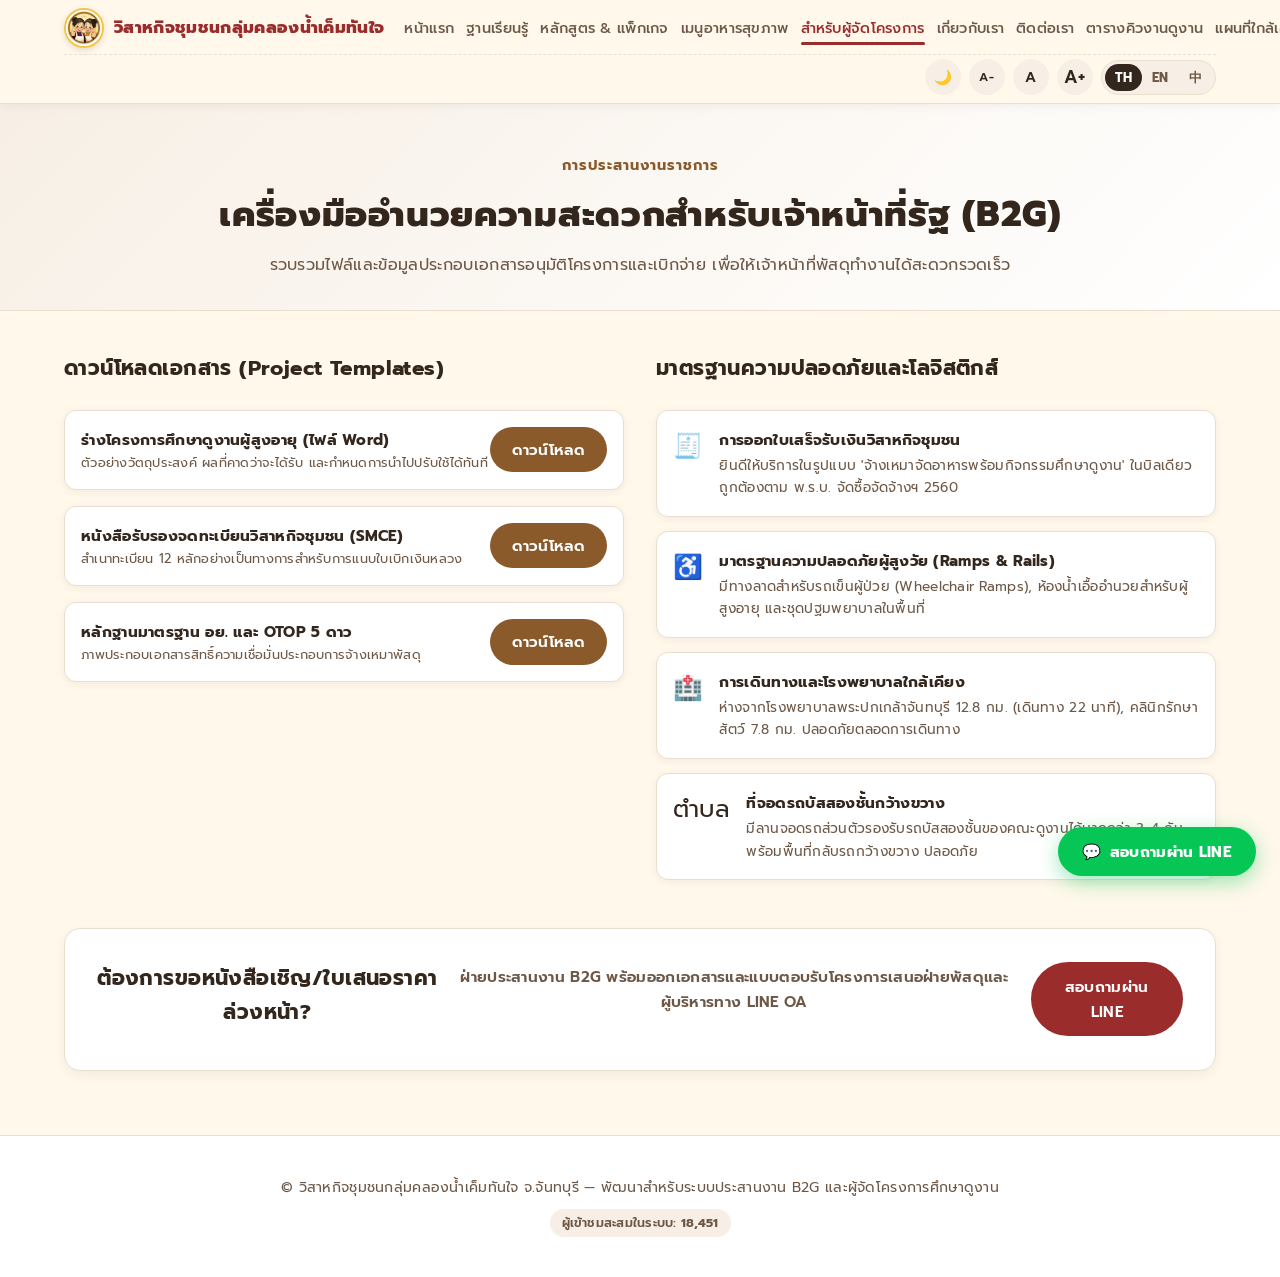
==== commit 4ae5cd55: "Update file Update file -reset view to 0" ====
--- a/coordinator.html
+++ b/coordinator.html
@@ -159,6 +159,9 @@
   <footer>
     <div class="wrap">
       <p data-i18n="footer_text">© วิสาหกิจชุมชนกลุ่มคลองน้ำเค็มทันใจ จ.จันทบุรี — พัฒนาสำหรับระบบ B2G และผู้จัดโครงการศึกษาดูงาน</p>
+      <div class="footer-counter">
+        <span data-i18n="footer_visit_count">ผู้เข้าชมสะสมในระบบ:</span> <strong id="visitorCounterVal">0</strong>
+      </div>
     </div>
   </footer>
 
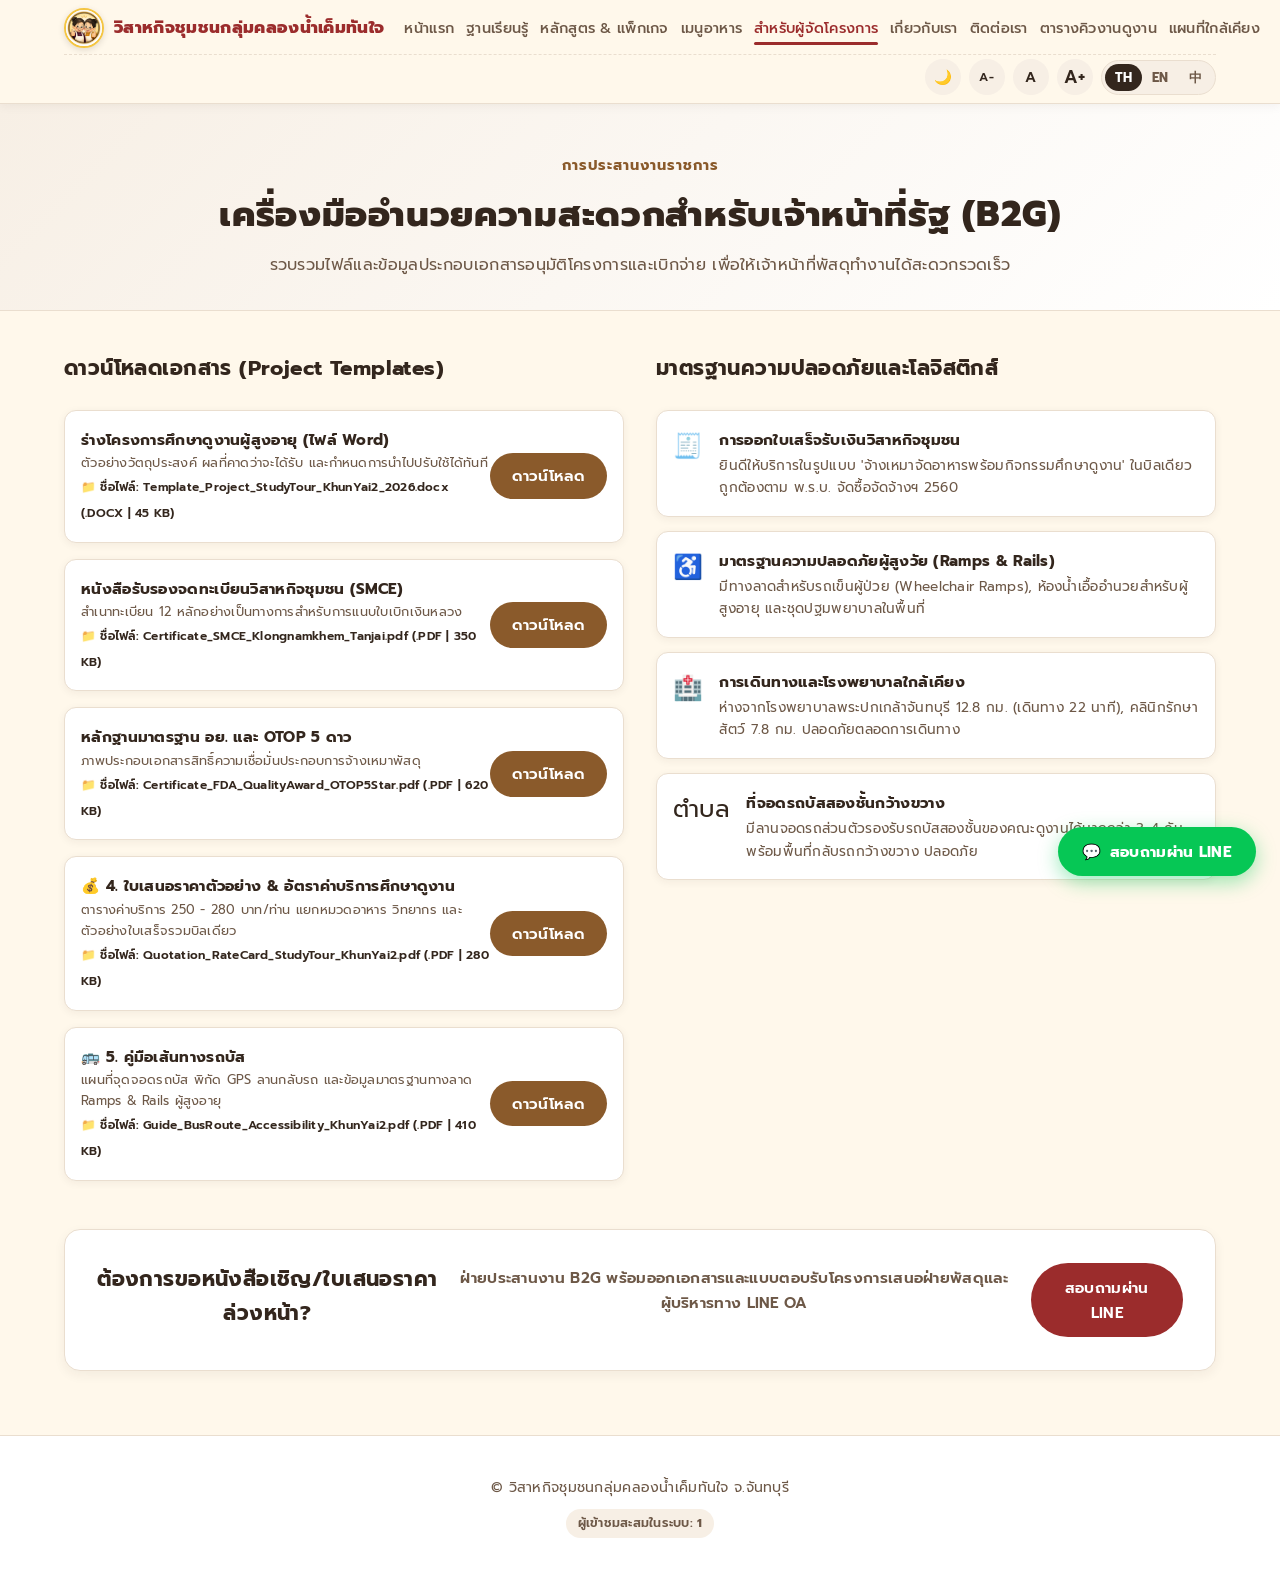
==== commit d4620d3e: "Add files via upload" ====
--- a/coordinator.html
+++ b/coordinator.html
@@ -8,6 +8,15 @@
   
   <!-- Favicon -->
   <link rel="icon" type="image/png" href="assets/logo-icon.png">
+  
+  <!-- Google Analytics 4 (GA4) Tracking & Measurement -->
+  <script async src="https://www.googletagmanager.com/gtag/js?id=G-2ZFVSF5CFQ"></script>
+  <script>
+    window.dataLayer = window.dataLayer || [];
+    function gtag(){dataLayer.push(arguments);}
+    gtag('js', new Date());
+    gtag('config', 'G-2ZFVSF5CFQ', { 'send_page_view': true });
+  </script>
   
   <!-- Google Fonts -->
   <link rel="preconnect" href="https://fonts.googleapis.com">
@@ -35,7 +44,7 @@
           <li><a href="index.html#homeTab" data-i18n="nav_home">หน้าแรก</a></li>
           <li><a href="stations.html" data-i18n="nav_stations">ฐานเรียนรู้</a></li>
           <li><a href="index.html#packagesTab" data-i18n="nav_packages">หลักสูตร & แพ็กเกจ</a></li>
-          <li><a href="index.html#foodTab" data-i18n="nav_food">เมนูอาหารสุขภาพ</a></li>
+          <li><a href="food.html" data-i18n="nav_food">เมนูอาหาร</a></li>
           <li><a href="coordinator.html" class="active" data-i18n="nav_coordinator">สำหรับผู้จัดโครงการ</a></li>
           <li><a href="index.html#aboutTab" data-i18n="nav_about">เกี่ยวกับเรา</a></li>
           <li><a href="index.html#contactTab" data-i18n="nav_contact">ติดต่อเรา</a></li>
@@ -87,26 +96,54 @@
       <div class="co-section">
         <h3 data-i18n="co_sec1_title">📁 ดาวน์โหลดเอกสาร (Project Templates)</h3>
         <div class="download-list">
-          <div class="download-item">
-            <div class="download-info">
-              <h4 data-i18n="co_d1_title">ร่างโครงการศึกษาดูงานผู้สูงอายุ (ไฟล์ Word)</h4>
-              <p data-i18n="co_d1_desc">ตัวอย่างวัตถุประสงค์ ผลที่คาดว่าจะได้รับ และกำหนดการนำไปปรับใช้ได้ทันที</p>
-            </div>
-            <a href="#" class="btn btn-secondary" onclick="alert('ระบบกำลังจัดเตรียมไฟล์ดาวน์โหลด หรือติดต่อแอดมินทาง LINE OA เพื่อรับไฟล์ต้นฉบับ')" data-i18n="co_btn_dl">ดาวน์โหลด</a>
-          </div>
-          <div class="download-item">
-            <div class="download-info">
-              <h4 data-i18n="co_d2_title">หนังสือรับรองจดทะเบียนวิสาหกิจชุมชน (SMCE)</h4>
-              <p data-i18n="co_d2_desc">สำเนาทะเบียน 12 หลักอย่างเป็นทางการสำหรับการแนบใบเบิกเงินหลวง</p>
-            </div>
-            <a href="#" class="btn btn-secondary" onclick="alert('ระบบกำลังจัดเตรียมไฟล์ดาวน์โหลด หรือติดต่อแอดมินทาง LINE OA เพื่อรับไฟล์ต้นฉบับ')" data-i18n="co_btn_dl">ดาวน์โหลด</a>
-          </div>
-          <div class="download-item">
-            <div class="download-info">
-              <h4 data-i18n="co_d3_title">หลักฐานมาตรฐาน อย. และ OTOP 5 ดาว</h4>
-              <p data-i18n="co_d3_desc">ภาพประกอบเอกสารสิทธิ์ความเชื่อมั่นประกอบการจ้างเหมาพัสดุ</p>
-            </div>
-            <a href="#" class="btn btn-secondary" onclick="alert('ระบบกำลังจัดเตรียมไฟล์ดาวน์โหลด หรือติดต่อแอดมินทาง LINE OA เพื่อรับไฟล์ต้นฉบับ')" data-i18n="co_btn_dl">ดาวน์โหลด</a>
+          <!-- Item 1: Project Template (Word) -->
+          <div class="download-item">
+            <div class="download-info">
+              <h4 data-i18n="co_d1_title">📝 1. ร่างโครงการศึกษาดูงานผู้สูงอายุ/พัฒนาชุมชน (ไฟล์ Word)</h4>
+              <p data-i18n="co_d1_desc">ตัวอย่างวัตถุประสงค์, ผลที่คาดว่าจะได้รับ และกำหนดการ นำไปแก้ไขใส่ชื่อหน่วยงาน อบต./เทศบาล ยื่นอนุมัติงบได้ทันที</p>
+              <span style="font-size: 0.75rem; color: var(--color-primary); font-weight: 600;">📁 ชื่อไฟล์: Template_Project_StudyTour_KhunYai2_2026.docx (.DOCX | 45 KB)</span>
+            </div>
+            <a href="assets/docs/Template_Project_StudyTour_KhunYai2_2026.docx" download class="btn btn-secondary" onclick="trackLineClick('dl_doc_project_template')" data-i18n="co_btn_dl">ดาวน์โหลด .DOCX</a>
+          </div>
+
+          <!-- Item 2: SMCE Registration Certificate (PDF) -->
+          <div class="download-item">
+            <div class="download-info">
+              <h4 data-i18n="co_d2_title">📜 2. หนังสือรับรองการจดทะเบียนวิสาหกิจชุมชน (SMCE ทบ.6)</h4>
+              <p data-i18n="co_d2_desc">สำเนาใบทะเบียนวิสาหกิจชุมชน 12 หลักอย่างเป็นทางการ สำหรับแนบฎีกาจัดซื้อจัดจ้างเบิกเงินหลวง</p>
+              <span style="font-size: 0.75rem; color: var(--color-primary); font-weight: 600;">📁 ชื่อไฟล์: Certificate_SMCE_Klongnamkhem_Tanjai.pdf (.PDF | 350 KB)</span>
+            </div>
+            <a href="assets/docs/Certificate_SMCE_Klongnamkhem_Tanjai.pdf" download class="btn btn-secondary" onclick="trackLineClick('dl_doc_smce')" data-i18n="co_btn_dl">ดาวน์โหลด .PDF</a>
+          </div>
+
+          <!-- Item 3: FDA & OTOP 5-Star Awards (PDF) -->
+          <div class="download-item">
+            <div class="download-info">
+              <h4 data-i18n="co_d3_title">🏆 3. ใบรับรองมาตรฐาน อย. ควอลิตี้ อวอร์ด & OTOP 5 ดาว</h4>
+              <p data-i18n="co_d3_desc">สำเนาใบรับรองมาตรฐานความปลอดภัยอาหารและรางวัลการันตีความน่าเชื่อถือระดับประเทศ</p>
+              <span style="font-size: 0.75rem; color: var(--color-primary); font-weight: 600;">📁 ชื่อไฟล์: Certificate_FDA_QualityAward_OTOP5Star.pdf (.PDF | 620 KB)</span>
+            </div>
+            <a href="assets/docs/Certificate_FDA_QualityAward_OTOP5Star.pdf" download class="btn btn-secondary" onclick="trackLineClick('dl_doc_fda')" data-i18n="co_btn_dl">ดาวน์โหลด .PDF</a>
+          </div>
+
+          <!-- Item 4: Price Quotation & Rate Card (PDF) -->
+          <div class="download-item">
+            <div class="download-info">
+              <h4 data-i18n="co_d4_title">💰 4. ใบเสนอราคาตัวอย่าง & อัตราค่าบริการศึกษาดูงาน</h4>
+              <p data-i18n="co_d4_desc">ตารางค่าบริการ 250 - 280 บาท/ท่าน แยกหมวดอาหาร วิทยากร และตัวอย่างใบเสร็จรวมบิลเดียว</p>
+              <span style="font-size: 0.75rem; color: var(--color-primary); font-weight: 600;">📁 ชื่อไฟล์: Quotation_RateCard_StudyTour_KhunYai2.pdf (.PDF | 280 KB)</span>
+            </div>
+            <a href="assets/docs/Quotation_RateCard_StudyTour_KhunYai2.pdf" download class="btn btn-secondary" onclick="trackLineClick('dl_doc_quotation')" data-i18n="co_btn_dl">ดาวน์โหลด .PDF</a>
+          </div>
+
+          <!-- Item 5: Bus Route Guide (PDF) -->
+          <div class="download-item">
+            <div class="download-info">
+              <h4 data-i18n="co_d5_title">🚌 5. คู่มือเส้นทางรถบัส</h4>
+              <p data-i18n="co_d5_desc">แผนที่จุดจอดรถบัส พิกัด GPS ลานกลับรถ และข้อมูลมาตรฐานทางลาด Ramps & Rails ผู้สูงอายุ</p>
+              <span style="font-size: 0.75rem; color: var(--color-primary); font-weight: 600;">📁 ชื่อไฟล์: Guide_BusRoute_Accessibility_KhunYai2.pdf (.PDF | 410 KB)</span>
+            </div>
+            <a href="assets/docs/Guide_BusRoute_Accessibility_KhunYai2.pdf" download class="btn btn-secondary" onclick="trackLineClick('dl_doc_bus_guide')" data-i18n="co_btn_dl">ดาวน์โหลด .PDF</a>
           </div>
         </div>
       </div>
@@ -151,14 +188,14 @@
     <div class="rd-callout" style="margin-top: 3rem; background-color: var(--bg-surface); border: 1px solid var(--border-color); border-radius: var(--border-radius); padding: 2rem; text-align: center; box-shadow: 0 4px 12px var(--shadow-color);">
       <h3 style="font-size: 1.3rem; font-weight: 700; color: var(--color-primary); margin-bottom: 0.5rem;">ต้องการขอหนังสือเชิญ/ใบเสนอราคาล่วงหน้า?</h3>
       <p style="color: var(--text-muted); font-size: 0.95rem; margin-bottom: 1.25rem;">ฝ่ายประสานงาน B2G พร้อมออกเอกสารและแบบตอบรับโครงการเสนอฝ่ายพัสดุและผู้บริหารทาง LINE OA</p>
-      <a href="https://lin.ee/rGebh2c" target="_blank" class="btn btn-primary" style="display: inline-flex; align-items: center; gap: 8px; padding: 12px 28px;" data-i18n="nav_cta">💬 ขอเอกสาร B2G ผ่าน LINE OA</a>
+      <a href="https://lin.ee/rGebh2c?utm_source=website&utm_medium=button&utm_campaign=b2g_docs" target="_blank" class="btn btn-primary" style="display: inline-flex; align-items: center; gap: 8px; padding: 12px 28px;" onclick="trackLineClick('b2g_docs')" data-i18n="nav_cta">💬 ขอเอกสาร B2G ผ่าน LINE OA</a>
     </div>
   </main>
 
   <!-- FOOTER -->
   <footer>
     <div class="wrap">
-      <p data-i18n="footer_text">© วิสาหกิจชุมชนกลุ่มคลองน้ำเค็มทันใจ จ.จันทบุรี — พัฒนาสำหรับระบบ B2G และผู้จัดโครงการศึกษาดูงาน</p>
+      <p data-i18n="footer_text">© วิสาหกิจชุมชนกลุ่มคลองน้ำเค็มทันใจ จ.จันทบุรี</p>
       <div class="footer-counter">
         <span data-i18n="footer_visit_count">ผู้เข้าชมสะสมในระบบ:</span> <strong id="visitorCounterVal">0</strong>
       </div>
@@ -166,7 +203,7 @@
   </footer>
 
   <!-- FLOATING LINE BUTTON -->
-  <a href="https://lin.ee/rGebh2c" target="_blank" class="float-line-btn">
+  <a href="https://lin.ee/rGebh2c?utm_source=website&utm_medium=button&utm_campaign=floating_line" target="_blank" class="float-line-btn" onclick="trackLineClick('floating_line')">
     <span>💬</span> <span data-i18n="nav_cta">สอบถามผ่าน LINE</span>
   </a>
 
--- a/style.css
+++ b/style.css
@@ -1617,3 +1617,11 @@
   background-color: var(--bg-soft);
   border-color: var(--border-color);
 }
+
+/* FOOTER LOGO PERFECTLY CENTERED & OPTIMAL MEDIUM SIZE (135px) */
+.footer-logo {
+  max-width: 135px !important;
+  height: auto;
+  margin: 0 auto 12px auto !important;
+  display: block !important;
+}
